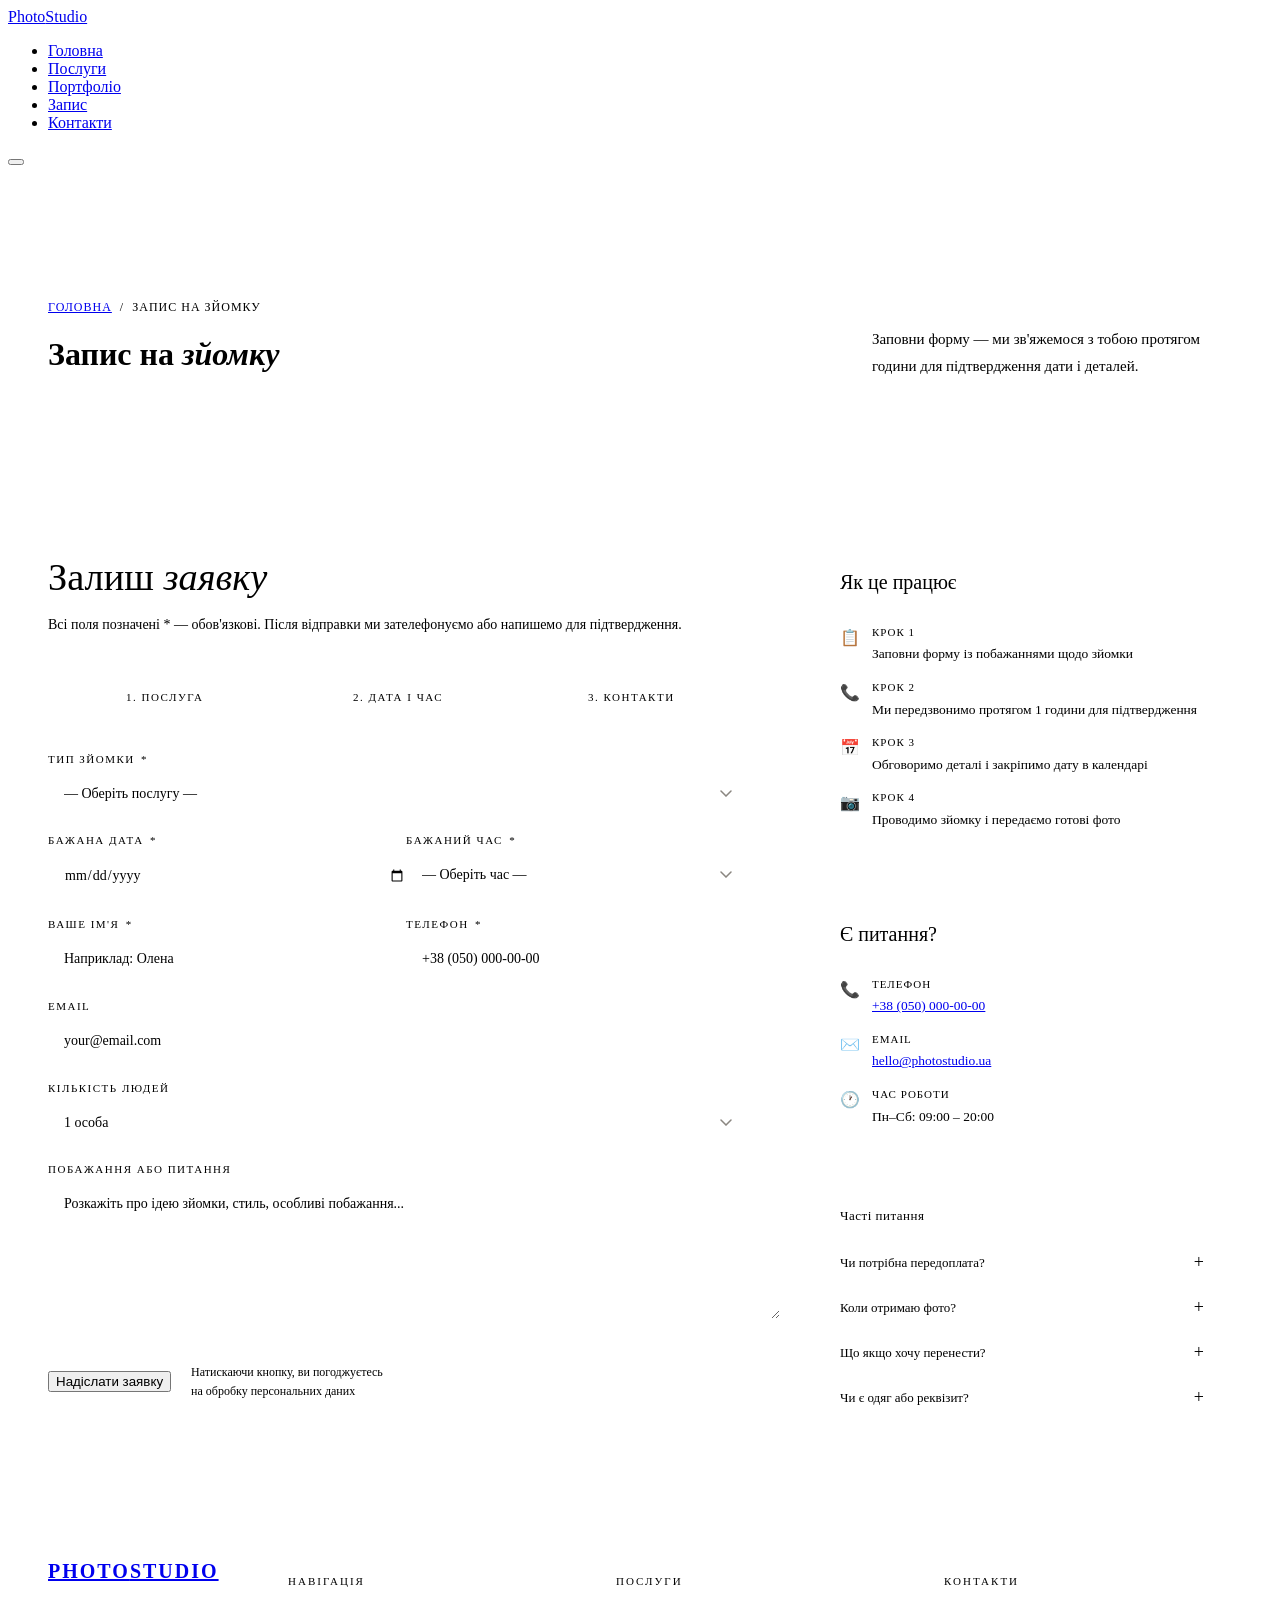
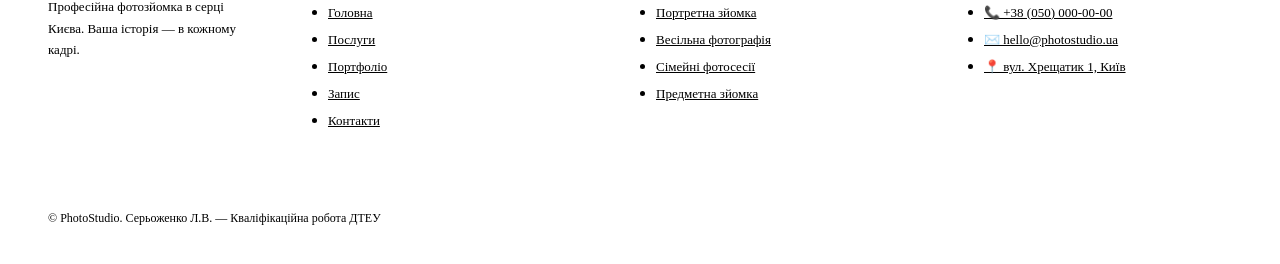
==== booking.html @ 16a5ad90 "Add files via upload" ====
﻿<!DOCTYPE html>
<html lang="uk">
<head>
    <meta charset="UTF-8">
    <meta name="viewport" content="width=device-width, initial-scale=1.0">
    <meta name="description" content="Онлайн-запис на фотосесію у PhotoStudio — оберіть послугу, дату та час.">
    <title>PhotoStudio — Запис на зйомку</title>

    <!-- Шрифти -->
    <link href="https://fonts.googleapis.com/css2?family=Cormorant+Garamond:wght@300;400;600&family=Jost:wght@300;400;500&display=swap" rel="stylesheet">
    <!-- Стилі -->
    <link rel="stylesheet" href="../css/style.css">

    <style>
        /* ── Hero сторінки ── */
        .page-hero {
            padding-top: 70px;
            background: var(--white);
            border-bottom: 1px solid var(--border);
        }

        .page-hero-inner {
            max-width: 1200px;
            margin: 0 auto;
            padding: 64px 40px 56px;
            display: flex;
            align-items: flex-end;
            justify-content: space-between;
            gap: 32px;
            flex-wrap: wrap;
        }

        .breadcrumb {
            display: flex;
            align-items: center;
            gap: 8px;
            font-size: 12px;
            letter-spacing: 1px;
            color: var(--muted);
            text-transform: uppercase;
            margin-bottom: 16px;
        }

            .breadcrumb a:hover {
                color: var(--gold);
            }

            .breadcrumb span {
                color: var(--border);
            }

        /* ── Основний layout ── */
        .booking-wrap {
            max-width: 1200px;
            margin: 0 auto;
            padding: 72px 40px 80px;
            display: grid;
            grid-template-columns: 1fr 420px;
            gap: 64px;
            align-items: start;
        }

        /* ── Форма ── */
        .form-section h2 {
            font-family: var(--font-head);
            font-size: clamp(28px, 3vw, 42px);
            font-weight: 300;
            margin-bottom: 8px;
        }

        .form-section .sub {
            font-size: 14px;
            color: var(--muted);
            margin-bottom: 40px;
            line-height: 1.7;
        }

        /* Кроки форми */
        .form-steps {
            display: flex;
            gap: 0;
            margin-bottom: 36px;
            border: 1px solid var(--border);
        }

        .form-step-tab {
            flex: 1;
            padding: 14px 16px;
            text-align: center;
            font-size: 11px;
            letter-spacing: 1.5px;
            text-transform: uppercase;
            color: var(--muted);
            border-right: 1px solid var(--border);
            background: var(--bg);
            position: relative;
        }

            .form-step-tab:last-child {
                border-right: none;
            }

            .form-step-tab.active {
                background: var(--white);
                color: var(--text);
                font-weight: 500;
            }

            .form-step-tab.done {
                background: var(--white);
                color: var(--gold);
            }

                .form-step-tab.done::after {
                    content: ' ✓';
                }

        /* Групи полів */
        .form-group {
            margin-bottom: 20px;
        }

        .form-label {
            display: block;
            font-size: 11px;
            letter-spacing: 1.5px;
            text-transform: uppercase;
            color: var(--muted);
            font-weight: 400;
            margin-bottom: 8px;
        }

            .form-label .req {
                color: var(--gold);
                margin-left: 2px;
            }

        .form-control {
            width: 100%;
            padding: 13px 16px;
            background: var(--white);
            border: 1px solid var(--border);
            color: var(--text);
            font-size: 14px;
            font-weight: 300;
            font-family: var(--font-body);
            outline: none;
            transition: border-color 0.22s;
            appearance: none;
            -webkit-appearance: none;
        }

            .form-control:focus {
                border-color: var(--text);
            }

            .form-control::placeholder {
                color: var(--muted);
            }

        select.form-control {
            background-image: url("data:image/svg+xml,%3Csvg xmlns='http://www.w3.org/2000/svg' width='12' height='7'%3E%3Cpath d='M1 1l5 5 5-5' stroke='%238a8680' stroke-width='1.5' fill='none' stroke-linecap='round'/%3E%3C/svg%3E");
            background-repeat: no-repeat;
            background-position: right 16px center;
            padding-right: 40px;
            cursor: pointer;
        }

        textarea.form-control {
            resize: vertical;
            min-height: 110px;
        }

        .form-row {
            display: grid;
            grid-template-columns: 1fr 1fr;
            gap: 16px;
        }

        /* Помилка */
        .form-error {
            font-size: 12px;
            color: #c0392b;
            margin-top: 5px;
            display: none;
        }

        .form-group.error .form-control {
            border-color: #c0392b;
        }

        .form-group.error .form-error {
            display: block;
        }

        /* Повідомлення про успіх */
        .form-success {
            display: none;
            padding: 24px 28px;
            background: #f1f8e9;
            border: 1px solid #aed581;
            margin-top: 24px;
        }

            .form-success.visible {
                display: block;
            }

            .form-success h3 {
                font-family: var(--font-head);
                font-size: 22px;
                font-weight: 400;
                color: #2e5c00;
                margin-bottom: 8px;
            }

            .form-success p {
                font-size: 13.5px;
                color: #3d7a00;
                line-height: 1.65;
            }

        /* Кнопка відправки */
        .submit-wrap {
            margin-top: 28px;
            display: flex;
            align-items: center;
            gap: 20px;
            flex-wrap: wrap;
        }

        .submit-note {
            font-size: 12px;
            color: var(--muted);
            line-height: 1.6;
        }

        /* ── Бічна панель ── */
        .booking-sidebar {
            position: sticky;
            top: 90px;
            display: flex;
            flex-direction: column;
            gap: 16px;
        }

        /* Картка інфо */
        .info-card {
            background: var(--white);
            border: 1px solid var(--border);
            padding: 28px;
        }

            .info-card h3 {
                font-family: var(--font-head);
                font-size: 20px;
                font-weight: 400;
                margin-bottom: 16px;
                padding-bottom: 14px;
                border-bottom: 1px solid var(--border);
            }

        .info-list {
            display: flex;
            flex-direction: column;
            gap: 14px;
        }

        .info-item {
            display: flex;
            align-items: flex-start;
            gap: 12px;
            font-size: 13.5px;
            line-height: 1.6;
        }

        .info-icon {
            font-size: 16px;
            flex-shrink: 0;
            margin-top: 1px;
        }

        .info-item strong {
            display: block;
            font-size: 11px;
            letter-spacing: 1px;
            text-transform: uppercase;
            color: var(--muted);
            font-weight: 400;
            margin-bottom: 2px;
        }

        /* Картка вибраної послуги (оновлюється JS) */
        .selected-service {
            background: var(--dark);
            color: var(--white);
            padding: 24px 28px;
            display: none;
        }

            .selected-service.visible {
                display: block;
            }

            .selected-service .ss-label {
                font-size: 10px;
                letter-spacing: 2px;
                text-transform: uppercase;
                color: rgba(184,155,114,0.8);
                margin-bottom: 8px;
                display: block;
            }

            .selected-service .ss-name {
                font-family: var(--font-head);
                font-size: 22px;
                font-weight: 300;
                margin-bottom: 4px;
            }

            .selected-service .ss-price {
                font-size: 13px;
                color: var(--gold-light);
            }

        /* Картка FAQ */
        .faq-card {
            background: var(--bg);
            border: 1px solid var(--border);
            padding: 24px 28px;
        }

            .faq-card h3 {
                font-size: 13px;
                font-weight: 500;
                letter-spacing: 0.5px;
                margin-bottom: 16px;
            }

        .faq-item {
            border-bottom: 1px solid var(--border);
            padding: 12px 0;
        }

            .faq-item:last-child {
                border-bottom: none;
                padding-bottom: 0;
            }

        .faq-q {
            font-size: 13px;
            font-weight: 400;
            cursor: pointer;
            display: flex;
            justify-content: space-between;
            align-items: center;
            gap: 8px;
            transition: color 0.2s;
        }

            .faq-q:hover {
                color: var(--gold);
            }

            .faq-q::after {
                content: '+';
                font-size: 18px;
                color: var(--muted);
                flex-shrink: 0;
                transition: transform 0.2s;
            }

        .faq-item.open .faq-q::after {
            transform: rotate(45deg);
        }

        .faq-a {
            font-size: 13px;
            color: var(--muted);
            line-height: 1.7;
            max-height: 0;
            overflow: hidden;
            transition: max-height 0.3s ease, padding 0.3s;
        }

        .faq-item.open .faq-a {
            max-height: 200px;
            padding-top: 10px;
        }

        /* ── Footer ── */
        .footer {
            background: var(--white);
            border-top: 1px solid var(--border);
        }

        .footer-top {
            max-width: 1200px;
            margin: 0 auto;
            padding: 48px 40px 36px;
            display: grid;
            grid-template-columns: 200px 1fr 1fr 1fr;
            gap: 40px;
        }

        .footer-logo {
            font-family: var(--font-head);
            font-size: 20px;
            font-weight: 600;
            letter-spacing: 2px;
            text-transform: uppercase;
            display: block;
            margin-bottom: 10px;
        }

            .footer-logo span {
                color: var(--gold);
            }

        .footer-tagline {
            font-size: 13px;
            color: var(--muted);
            line-height: 1.65;
        }

        .footer-col h4 {
            font-size: 11px;
            letter-spacing: 2px;
            text-transform: uppercase;
            font-weight: 500;
            margin-bottom: 14px;
            font-family: var(--font-body);
        }

        .footer-col ul {
            display: flex;
            flex-direction: column;
            gap: 9px;
        }

        .footer-col a {
            font-size: 13px;
            color: var(--muted);
            transition: color 0.2s;
        }

            .footer-col a:hover {
                color: var(--text);
            }

        .footer-bottom {
            border-top: 1px solid var(--border);
            max-width: 1200px;
            margin: 0 auto;
            padding: 18px 40px;
            display: flex;
            justify-content: space-between;
            align-items: center;
            flex-wrap: wrap;
            gap: 12px;
        }

        .footer-copy {
            font-size: 12px;
            color: var(--muted);
        }

        /* ── Адаптивність ── */
        @media (max-width: 1024px) {
            .booking-wrap {
                grid-template-columns: 1fr;
                gap: 40px;
            }

            .booking-sidebar {
                position: static;
            }
        }

        @media (max-width: 768px) {
            .page-hero-inner {
                padding: 48px 20px 40px;
            }

            .booking-wrap {
                padding: 48px 20px 60px;
            }

            .form-row {
                grid-template-columns: 1fr;
            }

            .form-steps {
                flex-wrap: wrap;
            }

            .form-step-tab {
                flex: none;
                width: 50%;
                border-bottom: 1px solid var(--border);
            }

            .footer-top {
                grid-template-columns: 1fr;
                padding: 36px 20px 24px;
            }

            .footer-bottom {
                flex-direction: column;
                text-align: center;
                padding: 16px 20px;
            }
        }
    </style>
</head>
<body>

    <!-- ============================================================
         НАВІГАЦІЯ
         ============================================================ -->
    <nav>
        <div class="nav-inner">
            <a href="index.html" class="nav-logo">Photo<span>Studio</span></a>
            <ul class="nav-links" id="navLinks">
                <li><a href="index.html">Головна</a></li>
                <li><a href="services.html">Послуги</a></li>
                <li><a href="portfolio.html">Портфоліо</a></li>
                <li><a href="booking.html" class="active">Запис</a></li>
                <li><a href="contacts.html">Контакти</a></li>
            </ul>
            <button class="burger" id="burger" aria-label="Меню" aria-expanded="false">
                <span></span><span></span><span></span>
            </button>
        </div>
    </nav>

    <!-- ============================================================
         HERO СТОРІНКИ
         ============================================================ -->
    <div class="page-hero">
        <div class="page-hero-inner">
            <div>
                <div class="breadcrumb">
                    <a href="index.html">Головна</a>
                    <span>/</span>
                    <span style="color: var(--text)">Запис на зйомку</span>
                </div>
                <h1>Запис на <em>зйомку</em></h1>
            </div>
            <p style="max-width:360px; color:var(--muted); font-size:15px; line-height:1.8;">
                Заповни форму — ми зв'яжемося з тобою протягом години
                для підтвердження дати і деталей.
            </p>
        </div>
    </div>

    <!-- ============================================================
         ФОРМА + БІЧНА ПАНЕЛЬ
         ============================================================ -->
    <div class="booking-wrap">

        <!-- ФОРМА -->
        <div class="form-section">

            <h2>Залиш <em>заявку</em></h2>
            <p class="sub">Всі поля позначені * — обов'язкові. Після відправки ми зателефонуємо або напишемо для підтвердження.</p>

            <!-- Індикатор кроків -->
            <div class="form-steps">
                <div class="form-step-tab active" id="step1tab">1. Послуга</div>
                <div class="form-step-tab" id="step2tab">2. Дата і час</div>
                <div class="form-step-tab" id="step3tab">3. Контакти</div>
            </div>

            <form id="bookingForm" novalidate>

                <!-- КРОК 1: Послуга -->
                <div class="form-group">
                    <label class="form-label" for="service">Тип зйомки <span class="req">*</span></label>
                    <select class="form-control" id="service" name="service" required>
                        <option value="">— Оберіть послугу —</option>
                        <option value="portrait">Портретна зйомка — від 1 500 грн/год</option>
                        <option value="wedding">Весільна фотографія — від 8 000 грн/день</option>
                        <option value="family">Сімейна зйомка — від 2 000 грн/год</option>
                        <option value="product">Предметна зйомка — від 2 500 грн/год</option>
                        <option value="basic">Пакет Базовий — 1 500 грн</option>
                        <option value="standard">Пакет Стандарт — 3 500 грн</option>
                        <option value="premium">Пакет Преміум — 6 000 грн</option>
                    </select>
                    <span class="form-error">Будь ласка, оберіть тип зйомки</span>
                </div>

                <!-- КРОК 2: Дата і час -->
                <div class="form-row">
                    <div class="form-group">
                        <label class="form-label" for="date">Бажана дата <span class="req">*</span></label>
                        <input class="form-control" type="date" id="date" name="date" required>
                        <span class="form-error">Оберіть дату зйомки</span>
                    </div>
                    <div class="form-group">
                        <label class="form-label" for="time">Бажаний час <span class="req">*</span></label>
                        <select class="form-control" id="time" name="time" required>
                            <option value="">— Оберіть час —</option>
                            <option value="09:00">09:00</option>
                            <option value="10:00">10:00</option>
                            <option value="11:00">11:00</option>
                            <option value="12:00">12:00</option>
                            <option value="13:00">13:00</option>
                            <option value="14:00">14:00</option>
                            <option value="15:00">15:00</option>
                            <option value="16:00">16:00</option>
                            <option value="17:00">17:00</option>
                            <option value="18:00">18:00</option>
                        </select>
                        <span class="form-error">Оберіть зручний час</span>
                    </div>
                </div>

                <!-- КРОК 3: Контакти -->
                <div class="form-row">
                    <div class="form-group">
                        <label class="form-label" for="name">Ваше ім'я <span class="req">*</span></label>
                        <input class="form-control" type="text" id="name" name="name"
                               placeholder="Наприклад: Олена" required>
                        <span class="form-error">Введіть ваше ім'я</span>
                    </div>
                    <div class="form-group">
                        <label class="form-label" for="phone">Телефон <span class="req">*</span></label>
                        <input class="form-control" type="tel" id="phone" name="phone"
                               placeholder="+38 (050) 000-00-00" required>
                        <span class="form-error">Введіть коректний номер телефону</span>
                    </div>
                </div>

                <div class="form-group">
                    <label class="form-label" for="email">Email</label>
                    <input class="form-control" type="email" id="email" name="email"
                           placeholder="your@email.com">
                    <span class="form-error">Введіть коректний email</span>
                </div>

                <div class="form-group">
                    <label class="form-label" for="people">Кількість людей</label>
                    <select class="form-control" id="people" name="people">
                        <option value="1">1 особа</option>
                        <option value="2">2 особи</option>
                        <option value="3-4">3–4 особи</option>
                        <option value="5+">5 і більше</option>
                    </select>
                </div>

                <div class="form-group">
                    <label class="form-label" for="comment">Побажання або питання</label>
                    <textarea class="form-control" id="comment" name="comment"
                              placeholder="Розкажіть про ідею зйомки, стиль, особливі побажання..."></textarea>
                </div>

                <!-- Відправка -->
                <div class="submit-wrap">
                    <button type="submit" class="btn btn-primary" id="submitBtn">
                        Надіслати заявку
                    </button>
                    <p class="submit-note">
                        Натискаючи кнопку, ви погоджуєтесь<br>
                        на обробку персональних даних
                    </p>
                </div>

            </form>

            <!-- Успішне відправлення -->
            <div class="form-success" id="formSuccess">
                <h3>✓ Заявку отримано!</h3>
                <p>
                    Дякуємо за звернення. Ми зв'яжемося з вами протягом
                    1 години для підтвердження дати та деталей зйомки.<br>
                    Якщо є термінове питання — телефонуйте:
                    <strong>+38 (050) 000-00-00</strong>
                </p>
            </div>

        </div>

        <!-- БІЧНА ПАНЕЛЬ -->
        <aside class="booking-sidebar">

            <!-- Обрана послуга (оновлюється динамічно) -->
            <div class="selected-service" id="selectedService">
                <span class="ss-label">Ви обрали</span>
                <div class="ss-name" id="ssName">—</div>
                <div class="ss-price" id="ssPrice">—</div>
            </div>

            <!-- Контактна інформація -->
            <div class="info-card">
                <h3>Як це працює</h3>
                <div class="info-list">
                    <div class="info-item">
                        <span class="info-icon">📋</span>
                        <div>
                            <strong>Крок 1</strong>
                            Заповни форму із побажаннями щодо зйомки
                        </div>
                    </div>
                    <div class="info-item">
                        <span class="info-icon">📞</span>
                        <div>
                            <strong>Крок 2</strong>
                            Ми передзвонимо протягом 1 години для підтвердження
                        </div>
                    </div>
                    <div class="info-item">
                        <span class="info-icon">📅</span>
                        <div>
                            <strong>Крок 3</strong>
                            Обговоримо деталі і закріпимо дату в календарі
                        </div>
                    </div>
                    <div class="info-item">
                        <span class="info-icon">📷</span>
                        <div>
                            <strong>Крок 4</strong>
                            Проводимо зйомку і передаємо готові фото
                        </div>
                    </div>
                </div>
            </div>

            <!-- Контакти -->
            <div class="info-card">
                <h3>Є питання?</h3>
                <div class="info-list">
                    <div class="info-item">
                        <span class="info-icon">📞</span>
                        <div>
                            <strong>Телефон</strong>
                            <a href="tel:+380500000000">+38 (050) 000-00-00</a>
                        </div>
                    </div>
                    <div class="info-item">
                        <span class="info-icon">✉️</span>
                        <div>
                            <strong>Email</strong>
                            <a href="mailto:hello@photostudio.ua">hello@photostudio.ua</a>
                        </div>
                    </div>
                    <div class="info-item">
                        <span class="info-icon">🕐</span>
                        <div>
                            <strong>Час роботи</strong>
                            Пн–Сб: 09:00 – 20:00
                        </div>
                    </div>
                </div>
            </div>

            <!-- FAQ -->
            <div class="faq-card">
                <h3>Часті питання</h3>

                <div class="faq-item">
                    <div class="faq-q">Чи потрібна передоплата?</div>
                    <div class="faq-a">Так, передоплата 30% після підтвердження бронювання. Решту оплачуєте в день зйомки.</div>
                </div>

                <div class="faq-item">
                    <div class="faq-q">Коли отримаю фото?</div>
                    <div class="faq-a">Зазвичай 3–7 робочих днів залежно від пакету. У день зйомки надсилаємо 2–3 превью.</div>
                </div>

                <div class="faq-item">
                    <div class="faq-q">Що якщо хочу перенести?</div>
                    <div class="faq-a">Перенести можна безкоштовно за 48 годин до зйомки. Телефонуйте або пишіть нам.</div>
                </div>

                <div class="faq-item">
                    <div class="faq-q">Чи є одяг або реквізит?</div>
                    <div class="faq-a">Базовий реквізит і фони включені. Одяг клієнт приносить сам. Можемо порадити стиліста.</div>
                </div>

            </div>

        </aside>
    </div>

    <!-- ============================================================
         FOOTER
         ============================================================ -->
    <footer class="footer">
        <div class="footer-top">
            <div>
                <a href="index.html" class="footer-logo">Photo<span>Studio</span></a>
                <p class="footer-tagline">Професійна фотозйомка в серці Києва. Ваша історія — в кожному кадрі.</p>
            </div>
            <div class="footer-col">
                <h4>Навігація</h4>
                <ul>
                    <li><a href="index.html">Головна</a></li>
                    <li><a href="services.html">Послуги</a></li>
                    <li><a href="portfolio.html">Портфоліо</a></li>
                    <li><a href="booking.html">Запис</a></li>
                    <li><a href="contacts.html">Контакти</a></li>
                </ul>
            </div>
            <div class="footer-col">
                <h4>Послуги</h4>
                <ul>
                    <li><a href="services.html">Портретна зйомка</a></li>
                    <li><a href="services.html">Весільна фотографія</a></li>
                    <li><a href="services.html">Сімейні фотосесії</a></li>
                    <li><a href="services.html">Предметна зйомка</a></li>
                </ul>
            </div>
            <div class="footer-col">
                <h4>Контакти</h4>
                <ul>
                    <li><a href="tel:+380500000000">📞 +38 (050) 000-00-00</a></li>
                    <li><a href="mailto:hello@photostudio.ua">✉️ hello@photostudio.ua</a></li>
                    <li><a href="contacts.html">📍 вул. Хрещатик 1, Київ</a></li>
                </ul>
            </div>
        </div>
        <div class="footer-bottom">
            <p class="footer-copy">© <span id="currentYear"></span> PhotoStudio. Серьоженко Л.В. — Кваліфікаційна робота ДТЕУ</p>
        </div>
    </footer>

    <!-- JS -->
    <script src="../js/script.js"></script>
    <script>
    /* ── Мінімальна дата — сьогодні ── */
    const dateInput = document.getElementById('date');
    const today = new Date().toISOString().split('T')[0];
    dateInput.setAttribute('min', today);

    /* ── Динамічна картка обраної послуги ── */
    const serviceSelect = document.getElementById('service');
    const selectedBox   = document.getElementById('selectedService');
    const ssName        = document.getElementById('ssName');
    const ssPrice       = document.getElementById('ssPrice');

    const serviceData = {
      portrait: { name: 'Портретна зйомка',    price: 'від 1 500 грн / год' },
      wedding:  { name: 'Весільна фотографія', price: 'від 8 000 грн / день' },
      family:   { name: 'Сімейна зйомка',      price: 'від 2 000 грн / год' },
      product:  { name: 'Предметна зйомка',    price: 'від 2 500 грн / год' },
      basic:    { name: 'Пакет Базовий',        price: '1 500 грн' },
      standard: { name: 'Пакет Стандарт',       price: '3 500 грн' },
      premium:  { name: 'Пакет Преміум',        price: '6 000 грн' },
    };

    serviceSelect.addEventListener('change', () => {
      const val = serviceSelect.value;
      if (val && serviceData[val]) {
        ssName.textContent  = serviceData[val].name;
        ssPrice.textContent = serviceData[val].price;
        selectedBox.classList.add('visible');
      } else {
        selectedBox.classList.remove('visible');
      }
    });

    /* ── Індикатор кроків ── */
    const step1tab = document.getElementById('step1tab');
    const step2tab = document.getElementById('step2tab');
    const step3tab = document.getElementById('step3tab');

    serviceSelect.addEventListener('change', () => {
      if (serviceSelect.value) step1tab.classList.add('done');
      else step1tab.classList.remove('done');
    });

    ['date','time'].forEach(id => {
      document.getElementById(id).addEventListener('change', () => {
        const d = document.getElementById('date').value;
        const t = document.getElementById('time').value;
        if (d && t) step2tab.classList.add('done');
        else step2tab.classList.remove('done');
      });
    });

    ['name','phone'].forEach(id => {
      document.getElementById(id).addEventListener('input', () => {
        const n = document.getElementById('name').value.trim();
        const p = document.getElementById('phone').value.trim();
        if (n && p) step3tab.classList.add('done');
        else step3tab.classList.remove('done');
      });
    });

    /* ── Валідація та відправка форми ── */
    const form      = document.getElementById('bookingForm');
    const submitBtn = document.getElementById('submitBtn');
    const successEl = document.getElementById('formSuccess');

    const validate = (field) => {
      const group = field.closest('.form-group');
      if (!group) return true;
      const val = field.value.trim();
      let ok = true;

      if (field.hasAttribute('required') && !val) ok = false;
      if (field.type === 'email' && val) ok = /^[^\s@]+@[^\s@]+\.[^\s@]+$/.test(val);
      if (field.type === 'tel'   && val) ok = /^\+?[\d\s\-\(\)]{10,}$/.test(val);

      group.classList.toggle('error', !ok);
      return ok;
    };

    form.querySelectorAll('input, select, textarea').forEach(f => {
      f.addEventListener('blur',  () => validate(f));
      f.addEventListener('input', () => {
        if (f.closest('.form-group')?.classList.contains('error')) validate(f);
      });
    });

    form.addEventListener('submit', (e) => {
      e.preventDefault();

      const fields  = form.querySelectorAll('input[required], select[required]');
      let   allValid = true;
      fields.forEach(f => { if (!validate(f)) allValid = false; });
      if (!allValid) return;

      const orig = submitBtn.textContent;
      submitBtn.textContent = 'Надсилаємо…';
      submitBtn.disabled    = true;

      setTimeout(() => {
        submitBtn.textContent = orig;
        submitBtn.disabled    = false;
        successEl.classList.add('visible');
        form.reset();
        selectedBox.classList.remove('visible');
        [step1tab, step2tab, step3tab].forEach(t => t.classList.remove('done'));
        successEl.scrollIntoView({ behavior: 'smooth', block: 'center' });
        setTimeout(() => successEl.classList.remove('visible'), 7000);
      }, 1200);
    });

    /* ── FAQ акордеон ── */
    document.querySelectorAll('.faq-q').forEach(q => {
      q.addEventListener('click', () => {
        const item = q.closest('.faq-item');
        const isOpen = item.classList.contains('open');
        document.querySelectorAll('.faq-item').forEach(i => i.classList.remove('open'));
        if (!isOpen) item.classList.add('open');
      });
    });
    </script>

</body>
</html>
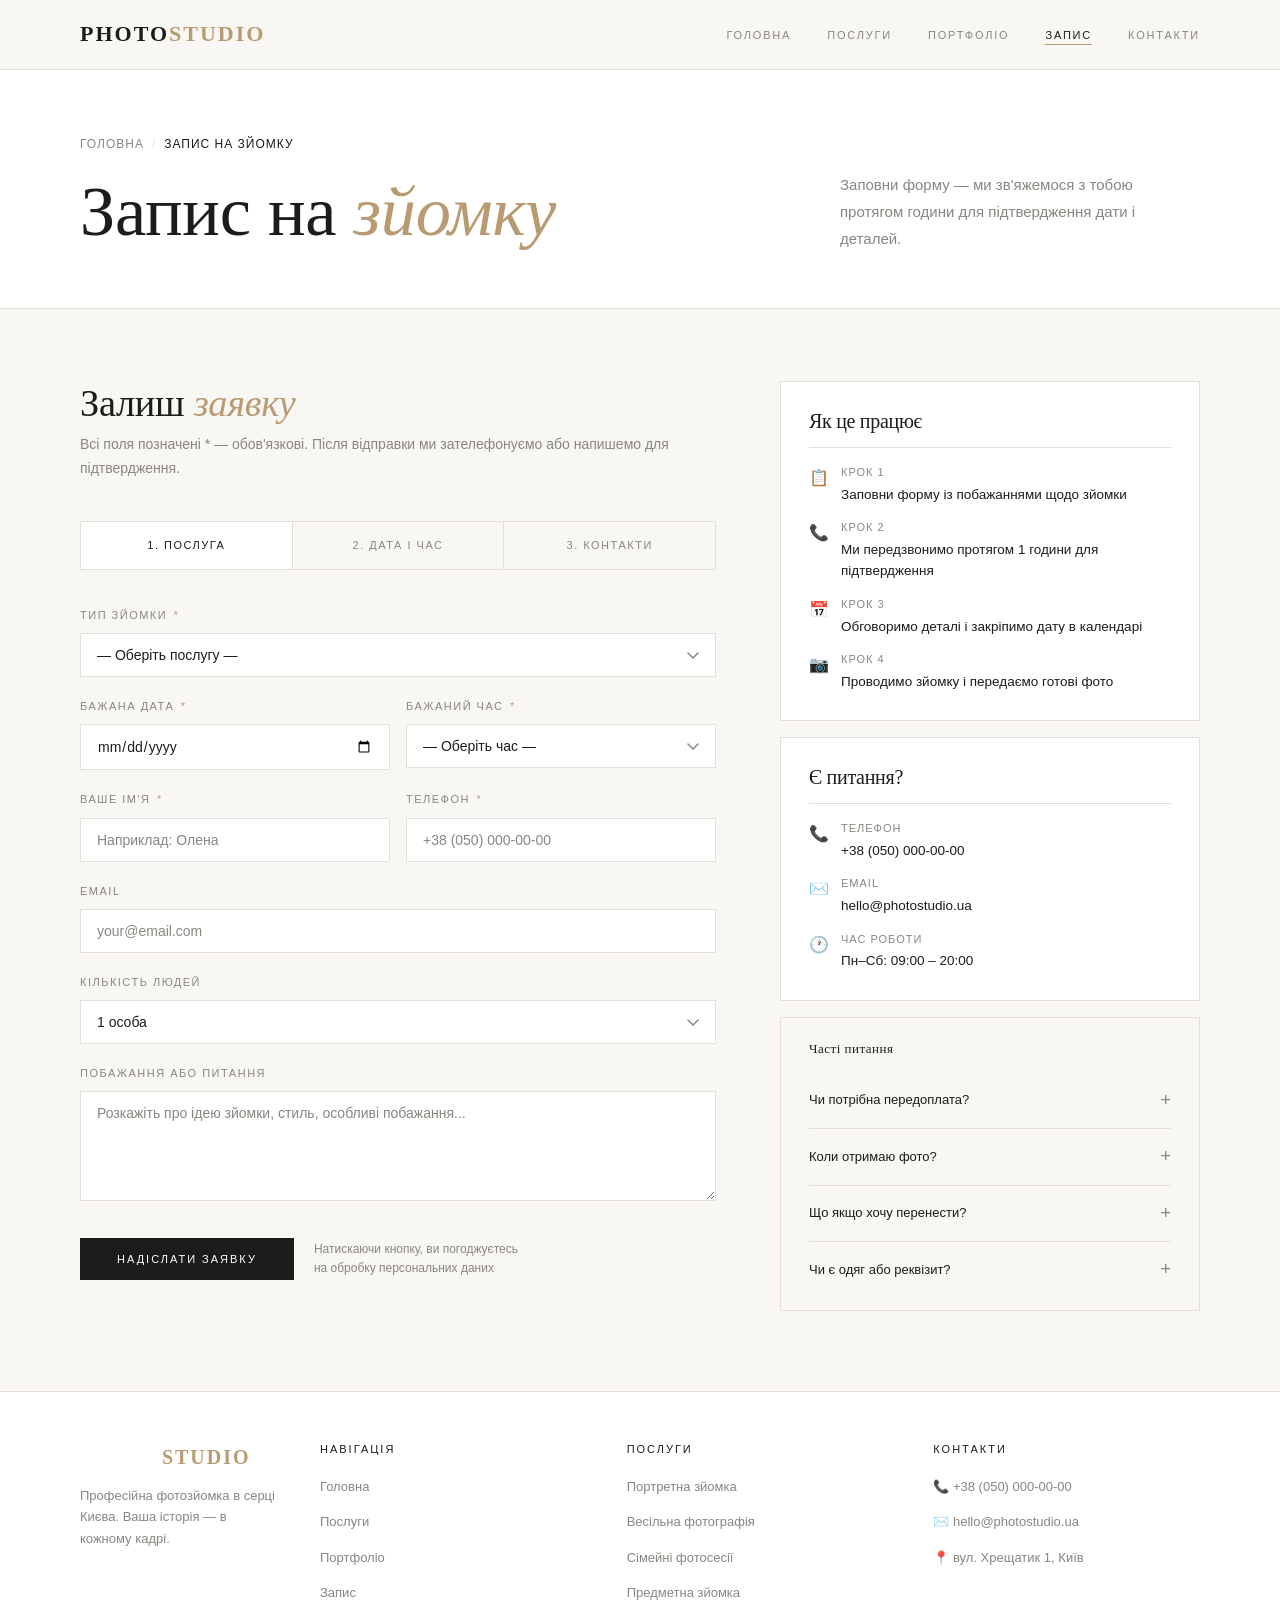
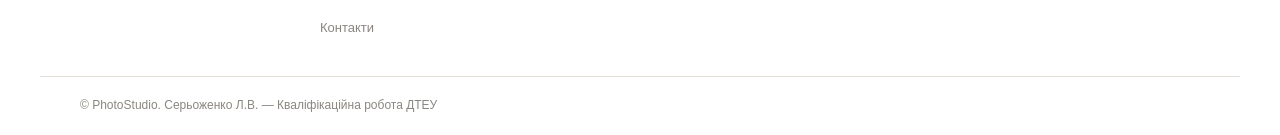
==== commit ac4ad15b: "Update booking.html" ====
--- a/booking.html
+++ b/booking.html
@@ -6,13 +6,12 @@
     <meta name="description" content="Онлайн-запис на фотосесію у PhotoStudio — оберіть послугу, дату та час.">
     <title>PhotoStudio — Запис на зйомку</title>
 
-    <!-- Шрифти -->
+    
     <link href="https://fonts.googleapis.com/css2?family=Cormorant+Garamond:wght@300;400;600&family=Jost:wght@300;400;500&display=swap" rel="stylesheet">
-    <!-- Стилі -->
-    <link rel="stylesheet" href="../css/style.css">
+    <link rel="stylesheet" href="style.css">
 
     <style>
-        /* ── Hero сторінки ── */
+        
         .page-hero {
             padding-top: 70px;
             background: var(--white);
@@ -49,7 +48,7 @@
                 color: var(--border);
             }
 
-        /* ── Основний layout ── */
+        
         .booking-wrap {
             max-width: 1200px;
             margin: 0 auto;
@@ -60,7 +59,7 @@
             align-items: start;
         }
 
-        /* ── Форма ── */
+        
         .form-section h2 {
             font-family: var(--font-head);
             font-size: clamp(28px, 3vw, 42px);
@@ -75,7 +74,7 @@
             line-height: 1.7;
         }
 
-        /* Кроки форми */
+        
         .form-steps {
             display: flex;
             gap: 0;
@@ -115,7 +114,7 @@
                     content: ' ✓';
                 }
 
-        /* Групи полів */
+        
         .form-group {
             margin-bottom: 20px;
         }
@@ -177,7 +176,7 @@
             gap: 16px;
         }
 
-        /* Помилка */
+        
         .form-error {
             font-size: 12px;
             color: #c0392b;
@@ -193,7 +192,7 @@
             display: block;
         }
 
-        /* Повідомлення про успіх */
+        
         .form-success {
             display: none;
             padding: 24px 28px;
@@ -220,7 +219,7 @@
                 line-height: 1.65;
             }
 
-        /* Кнопка відправки */
+        
         .submit-wrap {
             margin-top: 28px;
             display: flex;
@@ -235,7 +234,7 @@
             line-height: 1.6;
         }
 
-        /* ── Бічна панель ── */
+        
         .booking-sidebar {
             position: sticky;
             top: 90px;
@@ -244,7 +243,7 @@
             gap: 16px;
         }
 
-        /* Картка інфо */
+        
         .info-card {
             background: var(--white);
             border: 1px solid var(--border);
@@ -290,7 +289,7 @@
             margin-bottom: 2px;
         }
 
-        /* Картка вибраної послуги (оновлюється JS) */
+        
         .selected-service {
             background: var(--dark);
             color: var(--white);
@@ -323,7 +322,7 @@
                 color: var(--gold-light);
             }
 
-        /* Картка FAQ */
+        
         .faq-card {
             background: var(--bg);
             border: 1px solid var(--border);
@@ -388,7 +387,7 @@
             padding-top: 10px;
         }
 
-        /* ── Footer ── */
+        
         .footer {
             background: var(--white);
             border-top: 1px solid var(--border);
@@ -515,9 +514,7 @@
 </head>
 <body>
 
-    <!-- ============================================================
-         НАВІГАЦІЯ
-         ============================================================ -->
+    
     <nav>
         <div class="nav-inner">
             <a href="index.html" class="nav-logo">Photo<span>Studio</span></a>
@@ -534,9 +531,7 @@
         </div>
     </nav>
 
-    <!-- ============================================================
-         HERO СТОРІНКИ
-         ============================================================ -->
+    
     <div class="page-hero">
         <div class="page-hero-inner">
             <div>
@@ -554,18 +549,16 @@
         </div>
     </div>
 
-    <!-- ============================================================
-         ФОРМА + БІЧНА ПАНЕЛЬ
-         ============================================================ -->
+    
     <div class="booking-wrap">
 
-        <!-- ФОРМА -->
+        
         <div class="form-section">
 
             <h2>Залиш <em>заявку</em></h2>
             <p class="sub">Всі поля позначені * — обов'язкові. Після відправки ми зателефонуємо або напишемо для підтвердження.</p>
 
-            <!-- Індикатор кроків -->
+            
             <div class="form-steps">
                 <div class="form-step-tab active" id="step1tab">1. Послуга</div>
                 <div class="form-step-tab" id="step2tab">2. Дата і час</div>
@@ -574,7 +567,7 @@
 
             <form id="bookingForm" novalidate>
 
-                <!-- КРОК 1: Послуга -->
+                
                 <div class="form-group">
                     <label class="form-label" for="service">Тип зйомки <span class="req">*</span></label>
                     <select class="form-control" id="service" name="service" required>
@@ -590,7 +583,7 @@
                     <span class="form-error">Будь ласка, оберіть тип зйомки</span>
                 </div>
 
-                <!-- КРОК 2: Дата і час -->
+                
                 <div class="form-row">
                     <div class="form-group">
                         <label class="form-label" for="date">Бажана дата <span class="req">*</span></label>
@@ -616,7 +609,6 @@
                     </div>
                 </div>
 
-                <!-- КРОК 3: Контакти -->
                 <div class="form-row">
                     <div class="form-group">
                         <label class="form-label" for="name">Ваше ім'я <span class="req">*</span></label>
@@ -655,7 +647,7 @@
                               placeholder="Розкажіть про ідею зйомки, стиль, особливі побажання..."></textarea>
                 </div>
 
-                <!-- Відправка -->
+                
                 <div class="submit-wrap">
                     <button type="submit" class="btn btn-primary" id="submitBtn">
                         Надіслати заявку
@@ -668,7 +660,6 @@
 
             </form>
 
-            <!-- Успішне відправлення -->
             <div class="form-success" id="formSuccess">
                 <h3>✓ Заявку отримано!</h3>
                 <p>
@@ -681,17 +672,17 @@
 
         </div>
 
-        <!-- БІЧНА ПАНЕЛЬ -->
+        
         <aside class="booking-sidebar">
 
-            <!-- Обрана послуга (оновлюється динамічно) -->
+            
             <div class="selected-service" id="selectedService">
                 <span class="ss-label">Ви обрали</span>
                 <div class="ss-name" id="ssName">—</div>
                 <div class="ss-price" id="ssPrice">—</div>
             </div>
 
-            <!-- Контактна інформація -->
+            
             <div class="info-card">
                 <h3>Як це працює</h3>
                 <div class="info-list">
@@ -726,7 +717,7 @@
                 </div>
             </div>
 
-            <!-- Контакти -->
+            
             <div class="info-card">
                 <h3>Є питання?</h3>
                 <div class="info-list">
@@ -754,7 +745,7 @@
                 </div>
             </div>
 
-            <!-- FAQ -->
+            
             <div class="faq-card">
                 <h3>Часті питання</h3>
 
@@ -783,9 +774,7 @@
         </aside>
     </div>
 
-    <!-- ============================================================
-         FOOTER
-         ============================================================ -->
+    
     <footer class="footer">
         <div class="footer-top">
             <div>
@@ -825,15 +814,15 @@
         </div>
     </footer>
 
-    <!-- JS -->
+    
     <script src="../js/script.js"></script>
     <script>
-    /* ── Мінімальна дата — сьогодні ── */
+    
     const dateInput = document.getElementById('date');
     const today = new Date().toISOString().split('T')[0];
     dateInput.setAttribute('min', today);
 
-    /* ── Динамічна картка обраної послуги ── */
+    
     const serviceSelect = document.getElementById('service');
     const selectedBox   = document.getElementById('selectedService');
     const ssName        = document.getElementById('ssName');
@@ -860,7 +849,7 @@
       }
     });
 
-    /* ── Індикатор кроків ── */
+    
     const step1tab = document.getElementById('step1tab');
     const step2tab = document.getElementById('step2tab');
     const step3tab = document.getElementById('step3tab');
@@ -888,7 +877,6 @@
       });
     });
 
-    /* ── Валідація та відправка форми ── */
     const form      = document.getElementById('bookingForm');
     const submitBtn = document.getElementById('submitBtn');
     const successEl = document.getElementById('formSuccess');
@@ -938,7 +926,7 @@
       }, 1200);
     });
 
-    /* ── FAQ акордеон ── */
+    
     document.querySelectorAll('.faq-q').forEach(q => {
       q.addEventListener('click', () => {
         const item = q.closest('.faq-item');
@@ -950,4 +938,4 @@
     </script>
 
 </body>
-</html>+</html>
--- a/style.css
+++ b/style.css
@@ -0,0 +1,1506 @@
+
+:root {
+    --bg: #f8f7f4;
+    --white: #ffffff;
+    --text: #1c1c1a;
+    --muted: #8a8680;
+    --border: #e4e0d8;
+    --gold: #b89b72;
+    --gold-light: #d4bc99;
+    --dark: #111110;
+    --overlay: rgba(28, 28, 26, 0.45);
+    --font-head: 'Cormorant Garamond', Georgia, serif;
+    --font-body: 'Jost', sans-serif;
+    --container: 1200px;
+    --section-py: 100px;
+    --radius: 4px;
+    --shadow-sm: 0 2px 12px rgba(28, 28, 26, 0.06);
+    --shadow-md: 0 8px 32px rgba(28, 28, 26, 0.10);
+    --transition: 0.22s ease;
+}
+
+
+
+*, *::before, *::after {
+    box-sizing: border-box;
+    margin: 0;
+    padding: 0;
+}
+
+html {
+    scroll-behavior: smooth;
+    -webkit-text-size-adjust: 100%;
+}
+
+body {
+    font-family: var(--font-body);
+    font-weight: 300;
+    font-size: 15px;
+    line-height: 1.75;
+    background: var(--bg);
+    color: var(--text);
+    -webkit-font-smoothing: antialiased;
+    -moz-osx-font-smoothing: grayscale;
+}
+
+img, video {
+    display: block;
+    max-width: 100%;
+    height: auto;
+}
+
+a {
+    text-decoration: none;
+    color: inherit;
+}
+
+ul, ol {
+    list-style: none;
+}
+
+button {
+    cursor: pointer;
+    font-family: var(--font-body);
+    border: none;
+    background: none;
+}
+
+input, select, textarea {
+    font-family: var(--font-body);
+    font-size: 14px;
+}
+
+
+
+h1, h2, h3 {
+    font-family: var(--font-head);
+    font-weight: 300;
+    line-height: 1.15;
+    letter-spacing: -0.3px;
+}
+
+h1 {
+    font-size: clamp(44px, 5.5vw, 80px);
+}
+
+h2 {
+    font-size: clamp(32px, 4vw, 56px);
+}
+
+h3 {
+    font-size: clamp(20px, 2.5vw, 28px);
+    font-weight: 400;
+}
+
+h4 {
+    font-size: 16px;
+    font-weight: 500;
+    font-family: var(--font-body);
+}
+
+p {
+    line-height: 1.8;
+}
+
+em {
+    font-style: italic;
+    color: var(--gold);
+}
+
+
+.tag {
+    display: inline-block;
+    font-size: 11px;
+    letter-spacing: 3px;
+    text-transform: uppercase;
+    color: var(--gold);
+    font-weight: 400;
+    font-family: var(--font-body);
+    margin-bottom: 14px;
+}
+
+
+
+.container {
+    max-width: var(--container);
+    margin: 0 auto;
+    padding: 0 40px;
+}
+
+.section {
+    padding: var(--section-py) 0;
+}
+
+.divider {
+    width: 100%;
+    height: 1px;
+    background: var(--border);
+}
+
+
+
+.btn {
+    display: inline-flex;
+    align-items: center;
+    justify-content: center;
+    gap: 8px;
+    padding: 14px 36px;
+    font-size: 11px;
+    font-weight: 400;
+    font-family: var(--font-body);
+    letter-spacing: 2px;
+    text-transform: uppercase;
+    border: 1.5px solid transparent;
+    transition: background var(--transition), color var(--transition), border-color var(--transition);
+    white-space: nowrap;
+    cursor: pointer;
+}
+
+.btn-primary {
+    background: var(--text);
+    color: var(--white);
+    border-color: var(--text);
+}
+
+    .btn-primary:hover {
+        background: transparent;
+        color: var(--text);
+    }
+
+.btn-ghost {
+    background: transparent;
+    color: var(--text);
+    border-color: var(--border);
+}
+
+    .btn-ghost:hover {
+        border-color: var(--text);
+    }
+
+.btn-light {
+    background: var(--white);
+    color: var(--text);
+    border-color: var(--white);
+}
+
+    .btn-light:hover {
+        background: transparent;
+        color: var(--white);
+    }
+
+.btn-gold {
+    background: var(--gold);
+    color: var(--white);
+    border-color: var(--gold);
+}
+
+    .btn-gold:hover {
+        background: transparent;
+        color: var(--gold);
+    }
+
+
+
+nav {
+    position: fixed;
+    top: 0;
+    left: 0;
+    right: 0;
+    z-index: 900;
+    height: 70px;
+    background: rgba(248, 247, 244, 0.92);
+    backdrop-filter: blur(10px);
+    -webkit-backdrop-filter: blur(10px);
+    border-bottom: 1px solid var(--border);
+    transition: background var(--transition), box-shadow var(--transition);
+    animation: slideDown 0.5s ease forwards;
+}
+
+    nav.scrolled {
+        background: rgba(255, 255, 255, 0.96);
+        box-shadow: var(--shadow-sm);
+    }
+
+.nav-inner {
+    max-width: var(--container);
+    margin: 0 auto;
+    padding: 0 40px;
+    height: 100%;
+    display: flex;
+    align-items: center;
+    justify-content: space-between;
+}
+
+
+.nav-logo {
+    font-family: var(--font-head);
+    font-size: 22px;
+    font-weight: 600;
+    letter-spacing: 2px;
+    text-transform: uppercase;
+    color: var(--text);
+}
+
+    .nav-logo span {
+        color: var(--gold);
+    }
+
+
+.nav-links {
+    display: flex;
+    align-items: center;
+    gap: 36px;
+}
+
+    .nav-links a {
+        font-size: 11px;
+        letter-spacing: 1.8px;
+        text-transform: uppercase;
+        font-weight: 400;
+        color: var(--muted);
+        transition: color var(--transition);
+        position: relative;
+        padding-bottom: 2px;
+    }
+
+        .nav-links a::after {
+            content: '';
+            position: absolute;
+            bottom: -2px;
+            left: 0;
+            width: 0;
+            height: 1px;
+            background: var(--gold);
+            transition: width var(--transition);
+        }
+
+        .nav-links a:hover,
+        .nav-links a.active {
+            color: var(--text);
+        }
+
+            .nav-links a.active::after,
+            .nav-links a:hover::after {
+                width: 100%;
+            }
+
+
+.burger {
+    display: none;
+    flex-direction: column;
+    justify-content: center;
+    gap: 5px;
+    width: 32px;
+    height: 32px;
+    padding: 2px;
+    background: none;
+    border: none;
+    cursor: pointer;
+}
+
+    .burger span {
+        display: block;
+        width: 100%;
+        height: 1.5px;
+        background: var(--text);
+        transition: transform 0.3s, opacity 0.3s;
+        transform-origin: center;
+    }
+
+    .burger.open span:nth-child(1) {
+        transform: translateY(6.5px) rotate(45deg);
+    }
+
+    .burger.open span:nth-child(2) {
+        opacity: 0;
+    }
+
+    .burger.open span:nth-child(3) {
+        transform: translateY(-6.5px) rotate(-45deg);
+    }
+
+
+
+.hero {
+    min-height: 100vh;
+    display: grid;
+    grid-template-columns: 1fr 1fr;
+    grid-template-rows: 1fr auto;
+    padding-top: 70px;
+}
+
+.hero-left {
+    display: flex;
+    flex-direction: column;
+    justify-content: center;
+    padding: 80px 60px 80px 80px;
+}
+
+.hero-eyebrow {
+    font-size: 11px;
+    letter-spacing: 3.5px;
+    text-transform: uppercase;
+    color: var(--gold);
+    font-weight: 400;
+    margin-bottom: 20px;
+}
+
+.hero-title {
+    font-family: var(--font-head);
+    font-size: clamp(48px, 5vw, 78px);
+    font-weight: 300;
+    line-height: 1.08;
+    margin-bottom: 28px;
+    letter-spacing: -0.5px;
+}
+
+.hero-desc {
+    font-size: 15px;
+    color: var(--muted);
+    max-width: 400px;
+    margin-bottom: 48px;
+    line-height: 1.85;
+}
+
+.hero-cta {
+    display: flex;
+    gap: 14px;
+    flex-wrap: wrap;
+}
+
+.hero-right {
+    position: relative;
+    overflow: hidden;
+    background: var(--border);
+}
+
+    .hero-right img {
+        width: 100%;
+        height: 100%;
+        object-fit: cover;
+        object-position: center;
+        display: block;
+    }
+
+.hero-right-badge {
+    position: absolute;
+    bottom: 32px;
+    left: 32px;
+    background: rgba(248, 247, 244, 0.88);
+    backdrop-filter: blur(6px);
+    border: 1px solid var(--border);
+    padding: 12px 20px;
+    font-size: 11px;
+    letter-spacing: 1.5px;
+    text-transform: uppercase;
+    color: var(--text);
+}
+
+.hero-stats {
+    grid-column: 1 / -1;
+    display: grid;
+    grid-template-columns: repeat(3, 1fr);
+    border-top: 1px solid var(--border);
+    background: var(--white);
+}
+
+.stat-item {
+    padding: 32px 48px;
+    border-right: 1px solid var(--border);
+}
+
+    .stat-item:last-child {
+        border-right: none;
+    }
+
+.stat-num {
+    font-family: var(--font-head);
+    font-size: 44px;
+    font-weight: 300;
+    color: var(--text);
+    line-height: 1;
+    margin-bottom: 6px;
+}
+
+    .stat-num sup {
+        font-size: 22px;
+        color: var(--gold);
+        vertical-align: super;
+    }
+
+.stat-label {
+    font-size: 11px;
+    letter-spacing: 1.5px;
+    text-transform: uppercase;
+    color: var(--muted);
+    font-weight: 400;
+}
+
+
+
+
+.page-hero {
+    padding-top: 70px;
+    background: var(--dark);
+    border-bottom: 1px solid rgba(255,255,255,0.08);
+}
+
+.page-hero-inner {
+    max-width: var(--container);
+    margin: 0 auto;
+    padding: 64px 40px 56px;
+    display: flex;
+    align-items: flex-end;
+    justify-content: space-between;
+    gap: 32px;
+    flex-wrap: wrap;
+}
+
+.breadcrumb {
+    display: flex;
+    align-items: center;
+    gap: 8px;
+    font-size: 12px;
+    letter-spacing: 1px;
+    color: var(--muted);
+    text-transform: uppercase;
+    margin-bottom: 16px;
+}
+
+    .breadcrumb a:hover {
+        color: var(--gold);
+    }
+
+    .breadcrumb span {
+        color: var(--border);
+    }
+
+
+
+.services-grid {
+    display: grid;
+    grid-template-columns: repeat(4, 1fr);
+    border: 1px solid var(--border);
+}
+
+.service-card {
+    padding: 36px 28px 32px;
+    border-right: 1px solid var(--border);
+    transition: background var(--transition);
+    position: relative;
+}
+
+    .service-card:last-child {
+        border-right: none;
+    }
+
+    .service-card:hover {
+        background: var(--bg);
+    }
+
+    .service-card::before {
+        content: '';
+        position: absolute;
+        top: 0;
+        left: 0;
+        right: 0;
+        height: 2px;
+        background: var(--gold);
+        transform: scaleX(0);
+        transform-origin: left;
+        transition: transform 0.3s ease;
+    }
+
+    .service-card:hover::before {
+        transform: scaleX(1);
+    }
+
+.service-icon {
+    width: 44px;
+    height: 44px;
+    border: 1px solid var(--border);
+    display: flex;
+    align-items: center;
+    justify-content: center;
+    font-size: 18px;
+    margin-bottom: 20px;
+    transition: border-color var(--transition);
+}
+
+.service-card:hover .service-icon {
+    border-color: var(--gold);
+}
+
+.service-name {
+    font-family: var(--font-head);
+    font-size: 22px;
+    font-weight: 400;
+    margin-bottom: 10px;
+    color: var(--text);
+}
+
+.service-desc {
+    font-size: 13.5px;
+    color: var(--muted);
+    line-height: 1.75;
+    margin-bottom: 16px;
+}
+
+.service-price {
+    font-size: 11px;
+    letter-spacing: 1px;
+    text-transform: uppercase;
+    color: var(--gold);
+    font-weight: 400;
+}
+
+.service-link {
+    display: inline-flex;
+    align-items: center;
+    gap: 6px;
+    font-size: 11px;
+    letter-spacing: 1.5px;
+    text-transform: uppercase;
+    color: var(--muted);
+    margin-top: 16px;
+    transition: color var(--transition);
+}
+
+    .service-link:hover {
+        color: var(--text);
+    }
+
+    .service-link::after {
+        content: '→';
+        transition: transform var(--transition);
+    }
+
+    .service-link:hover::after {
+        transform: translateX(4px);
+    }
+
+
+
+.filters {
+    display: flex;
+    gap: 4px;
+    flex-wrap: wrap;
+    margin-bottom: 36px;
+}
+
+.filter-btn {
+    padding: 9px 22px;
+    font-size: 11px;
+    letter-spacing: 1.5px;
+    text-transform: uppercase;
+    font-weight: 400;
+    font-family: var(--font-body);
+    border: 1px solid var(--border);
+    color: var(--muted);
+    background: transparent;
+    cursor: pointer;
+    transition: all var(--transition);
+}
+
+    .filter-btn:hover {
+        border-color: var(--text);
+        color: var(--text);
+    }
+
+    .filter-btn.active {
+        background: var(--text);
+        border-color: var(--text);
+        color: var(--white);
+    }
+
+.gallery-grid {
+    display: grid;
+    grid-template-columns: repeat(3, 1fr);
+    gap: 4px;
+}
+
+.gallery-item {
+    position: relative;
+    overflow: hidden;
+    aspect-ratio: 1;
+    background: var(--border);
+    cursor: pointer;
+}
+
+    .gallery-item.wide {
+        grid-column: span 2;
+        aspect-ratio: 2/1;
+    }
+
+    .gallery-item.tall {
+        grid-row: span 2;
+        aspect-ratio: 1/2;
+    }
+
+    .gallery-item img {
+        width: 100%;
+        height: 100%;
+        object-fit: cover;
+        transition: transform 0.5s ease;
+        display: block;
+    }
+
+    .gallery-item:hover img {
+        transform: scale(1.05);
+    }
+
+.gallery-overlay {
+    position: absolute;
+    inset: 0;
+    background: rgba(28, 28, 26, 0);
+    display: flex;
+    align-items: flex-end;
+    padding: 24px;
+    transition: background 0.3s;
+}
+
+.gallery-item:hover .gallery-overlay {
+    background: rgba(28, 28, 26, 0.45);
+}
+
+.overlay-info {
+    transform: translateY(12px);
+    opacity: 0;
+    transition: transform 0.3s, opacity 0.3s;
+}
+
+.gallery-item:hover .overlay-info {
+    transform: translateY(0);
+    opacity: 1;
+}
+
+.overlay-info .cat {
+    font-size: 10px;
+    letter-spacing: 2px;
+    text-transform: uppercase;
+    color: var(--gold-light);
+    display: block;
+    margin-bottom: 4px;
+}
+
+.overlay-info .title {
+    font-family: var(--font-head);
+    font-size: 20px;
+    font-weight: 300;
+    color: var(--white);
+    display: block;
+}
+
+
+.results-count {
+    font-size: 13px;
+    color: var(--muted);
+    margin-bottom: 24px;
+}
+
+    .results-count span {
+        color: var(--text);
+        font-weight: 500;
+    }
+
+
+.no-results {
+    display: none;
+    grid-column: 1 / -1;
+    text-align: center;
+    padding: 80px 20px;
+    color: var(--muted);
+}
+
+
+.lightbox {
+    display: none;
+    position: fixed;
+    inset: 0;
+    z-index: 1000;
+    background: rgba(10, 10, 10, 0.96);
+    align-items: center;
+    justify-content: center;
+}
+
+    .lightbox.open {
+        display: flex;
+    }
+
+.lightbox-wrap {
+    position: relative;
+    max-width: 90vw;
+    max-height: 90vh;
+    display: flex;
+    align-items: center;
+    gap: 24px;
+}
+
+    .lightbox-wrap img {
+        max-width: 80vw;
+        max-height: 85vh;
+        object-fit: contain;
+        display: block;
+    }
+
+.lb-btn {
+    width: 48px;
+    height: 48px;
+    border: 1px solid rgba(255,255,255,0.2);
+    background: transparent;
+    color: rgba(255,255,255,0.7);
+    font-size: 22px;
+    cursor: pointer;
+    display: flex;
+    align-items: center;
+    justify-content: center;
+    transition: all 0.2s;
+    flex-shrink: 0;
+}
+
+    .lb-btn:hover {
+        border-color: #fff;
+        color: #fff;
+    }
+
+.lb-close {
+    position: absolute;
+    top: -52px;
+    right: 0;
+    border: none;
+    background: none;
+    color: rgba(255,255,255,0.6);
+    font-size: 14px;
+    letter-spacing: 2px;
+    text-transform: uppercase;
+    cursor: pointer;
+    transition: color 0.2s;
+    font-family: var(--font-body);
+}
+
+    .lb-close:hover {
+        color: #fff;
+    }
+
+.lb-counter {
+    position: absolute;
+    bottom: -36px;
+    left: 50%;
+    transform: translateX(-50%);
+    font-size: 12px;
+    letter-spacing: 2px;
+    color: rgba(255,255,255,0.4);
+}
+
+
+
+.form-group {
+    margin-bottom: 20px;
+}
+
+.form-label {
+    display: block;
+    font-size: 11px;
+    letter-spacing: 1.5px;
+    text-transform: uppercase;
+    color: var(--muted);
+    font-weight: 400;
+    margin-bottom: 8px;
+}
+
+    .form-label .req {
+        color: var(--gold);
+        margin-left: 2px;
+    }
+
+.form-control {
+    width: 100%;
+    padding: 13px 16px;
+    background: var(--white);
+    border: 1px solid var(--border);
+    color: var(--text);
+    font-size: 14px;
+    font-weight: 300;
+    font-family: var(--font-body);
+    outline: none;
+    transition: border-color var(--transition);
+    appearance: none;
+    -webkit-appearance: none;
+}
+
+    .form-control:focus {
+        border-color: var(--text);
+    }
+
+    .form-control::placeholder {
+        color: var(--muted);
+    }
+
+select.form-control {
+    background-image: url("data:image/svg+xml,%3Csvg xmlns='http://www.w3.org/2000/svg' width='12' height='7'%3E%3Cpath d='M1 1l5 5 5-5' stroke='%238a8680' stroke-width='1.5' fill='none' stroke-linecap='round'/%3E%3C/svg%3E");
+    background-repeat: no-repeat;
+    background-position: right 16px center;
+    padding-right: 40px;
+    cursor: pointer;
+}
+
+textarea.form-control {
+    resize: vertical;
+    min-height: 120px;
+}
+
+.form-row {
+    display: grid;
+    grid-template-columns: 1fr 1fr;
+    gap: 16px;
+}
+
+
+.form-error {
+    font-size: 12px;
+    color: #c0392b;
+    margin-top: 5px;
+    display: none;
+}
+
+.form-group.error .form-control {
+    border-color: #c0392b;
+}
+
+.form-group.error .form-error {
+    display: block;
+}
+
+
+.form-success {
+    display: none;
+    padding: 22px 26px;
+    background: #f1f8e9;
+    border: 1px solid #aed581;
+    margin-top: 20px;
+}
+
+    .form-success.visible {
+        display: block;
+    }
+
+    .form-success h3 {
+        font-family: var(--font-head);
+        font-size: 20px;
+        font-weight: 400;
+        color: #2e5c00;
+        margin-bottom: 6px;
+    }
+
+    .form-success p {
+        font-size: 13.5px;
+        color: #3d7a00;
+        line-height: 1.65;
+    }
+
+
+
+.contact-block {
+    background: var(--white);
+    border: 1px solid var(--border);
+    padding: 28px 24px;
+    transition: box-shadow var(--transition);
+    position: relative;
+}
+
+    .contact-block::before {
+        content: '';
+        position: absolute;
+        top: 0;
+        left: 0;
+        right: 0;
+        height: 2px;
+        background: var(--gold);
+        transform: scaleX(0);
+        transform-origin: left;
+        transition: transform 0.3s;
+    }
+
+    .contact-block:hover {
+        box-shadow: var(--shadow-sm);
+    }
+
+        .contact-block:hover::before {
+            transform: scaleX(1);
+        }
+
+.map-card {
+    border: 1px solid var(--border);
+    overflow: hidden;
+}
+
+.map-card-label {
+    background: var(--white);
+    border-bottom: 1px solid var(--border);
+    padding: 14px 20px;
+    font-size: 11px;
+    letter-spacing: 2px;
+    text-transform: uppercase;
+    color: var(--muted);
+    display: flex;
+    align-items: center;
+    gap: 8px;
+}
+
+.map-card iframe {
+    display: block;
+    width: 100%;
+    border: none;
+}
+
+.map-address {
+    background: var(--white);
+    border-top: 1px solid var(--border);
+    padding: 16px 20px;
+    display: flex;
+    align-items: center;
+    gap: 12px;
+    font-size: 13.5px;
+}
+
+.social-row {
+    display: flex;
+    align-items: center;
+    gap: 14px;
+    padding: 12px 14px;
+    border: 1px solid var(--border);
+    transition: border-color var(--transition), background var(--transition);
+    color: var(--text);
+}
+
+    .social-row:hover {
+        border-color: var(--gold);
+        background: var(--bg);
+    }
+
+.hours-card {
+    background: var(--dark);
+    color: var(--white);
+    padding: 24px;
+}
+
+.hours-row {
+    display: flex;
+    justify-content: space-between;
+    font-size: 13px;
+    padding-bottom: 8px;
+    border-bottom: 1px solid rgba(255,255,255,0.08);
+}
+
+    .hours-row:last-child {
+        border-bottom: none;
+        padding-bottom: 0;
+    }
+
+    .hours-row .day {
+        color: rgba(255,255,255,0.6);
+    }
+
+    .hours-row .closed {
+        color: #ef9a9a;
+    }
+
+
+
+.cta-section {
+    background: var(--dark);
+    padding: 100px 40px;
+    text-align: center;
+}
+
+    .cta-section .tag {
+        color: rgba(184, 155, 114, 0.7);
+        display: block;
+        margin-bottom: 12px;
+    }
+
+    .cta-section h2 {
+        color: var(--white);
+        margin-bottom: 36px;
+        line-height: 1.15;
+    }
+
+
+
+
+.footer {
+    background: var(--dark);
+    border-top: 1px solid rgba(255,255,255,0.08);
+}
+
+.footer-tagline {
+    color: rgba(255,255,255,0.4);
+}
+
+.footer-col h4 {
+    color: rgba(255,255,255,0.5);
+}
+
+.footer-col a {
+    color: rgba(255,255,255,0.5);
+}
+
+    .footer-col a:hover {
+        color: var(--gold);
+    }
+
+.footer-copy {
+    color: rgba(255,255,255,0.3);
+}
+
+.footer-bottom {
+    border-top-color: rgba(255,255,255,0.08);
+}
+
+.footer-logo {
+    color: var(--white);
+}
+
+.footer-top {
+    max-width: var(--container);
+    margin: 0 auto;
+    padding: 48px 40px 36px;
+    display: grid;
+    grid-template-columns: 200px 1fr 1fr 1fr;
+    gap: 40px;
+}
+
+.footer-logo {
+    font-family: var(--font-head);
+    font-size: 20px;
+    font-weight: 600;
+    letter-spacing: 2px;
+    text-transform: uppercase;
+    display: block;
+    margin-bottom: 10px;
+}
+
+    .footer-logo span {
+        color: var(--gold);
+    }
+
+.footer-tagline {
+    font-size: 13px;
+    color: var(--muted);
+    line-height: 1.65;
+}
+
+.footer-col h4 {
+    font-size: 11px;
+    letter-spacing: 2px;
+    text-transform: uppercase;
+    color: var(--text);
+    font-weight: 500;
+    font-family: var(--font-body);
+    margin-bottom: 14px;
+}
+
+.footer-col ul {
+    display: flex;
+    flex-direction: column;
+    gap: 9px;
+}
+
+.footer-col a {
+    font-size: 13px;
+    color: var(--muted);
+    transition: color var(--transition);
+}
+
+    .footer-col a:hover {
+        color: var(--text);
+    }
+
+.footer-bottom {
+    border-top: 1px solid var(--border);
+    max-width: var(--container);
+    margin: 0 auto;
+    padding: 18px 40px;
+    display: flex;
+    justify-content: space-between;
+    align-items: center;
+    gap: 16px;
+    flex-wrap: wrap;
+}
+
+.footer-copy {
+    font-size: 12px;
+    color: var(--muted);
+}
+
+
+
+.fade-in {
+    opacity: 0;
+    transform: translateY(24px);
+    transition: opacity 0.65s ease, transform 0.65s ease;
+}
+
+    .fade-in.visible {
+        opacity: 1;
+        transform: translateY(0);
+    }
+
+    
+    .fade-in:nth-child(1) {
+        transition-delay: 0ms;
+    }
+
+    .fade-in:nth-child(2) {
+        transition-delay: 80ms;
+    }
+
+    .fade-in:nth-child(3) {
+        transition-delay: 160ms;
+    }
+
+    .fade-in:nth-child(4) {
+        transition-delay: 240ms;
+    }
+
+    .fade-in:nth-child(5) {
+        transition-delay: 320ms;
+    }
+
+@keyframes slideDown {
+    from {
+        transform: translateY(-100%);
+        opacity: 0;
+    }
+
+    to {
+        transform: translateY(0);
+        opacity: 1;
+    }
+}
+
+@keyframes pulse-gold {
+    0%, 100% {
+        opacity: 1;
+    }
+
+    50% {
+        opacity: 0.6;
+    }
+}
+
+.pulse {
+    animation: pulse-gold 2.4s ease-in-out infinite;
+}
+
+
+
+.text-center {
+    text-align: center;
+}
+
+.text-gold {
+    color: var(--gold);
+}
+
+.text-muted {
+    color: var(--muted);
+}
+
+.text-white {
+    color: var(--white);
+}
+
+.bg-white {
+    background: var(--white);
+}
+
+.bg-dark {
+    background: var(--dark);
+}
+
+.pt-nav {
+    padding-top: 70px;
+}
+
+.mt-8 {
+    margin-top: 8px;
+}
+
+.mt-16 {
+    margin-top: 16px;
+}
+
+.mt-24 {
+    margin-top: 24px;
+}
+
+.mt-32 {
+    margin-top: 32px;
+}
+
+.mt-48 {
+    margin-top: 48px;
+}
+
+.mb-8 {
+    margin-bottom: 8px;
+}
+
+.mb-16 {
+    margin-bottom: 16px;
+}
+
+.mb-24 {
+    margin-bottom: 24px;
+}
+
+.mb-32 {
+    margin-bottom: 32px;
+}
+
+.mb-48 {
+    margin-bottom: 48px;
+}
+
+.d-flex {
+    display: flex;
+}
+
+.align-center {
+    align-items: center;
+}
+
+.justify-between {
+    justify-content: space-between;
+}
+
+.flex-wrap {
+    flex-wrap: wrap;
+}
+
+.gap-16 {
+    gap: 16px;
+}
+
+.gap-24 {
+    gap: 24px;
+}
+
+
+
+@media (max-width: 1024px) {
+    :root {
+        --section-py: 72px;
+    }
+
+    .container {
+        padding: 0 32px;
+    }
+
+    .hero-left {
+        padding: 60px 40px 60px 48px;
+    }
+
+    .services-grid {
+        grid-template-columns: repeat(2, 1fr);
+    }
+
+    .service-card:nth-child(2) {
+        border-right: none;
+    }
+
+    .service-card:nth-child(3),
+    .service-card:nth-child(4) {
+        border-top: 1px solid var(--border);
+    }
+
+    .service-card:nth-child(4) {
+        border-right: none;
+    }
+
+    .gallery-grid {
+        grid-template-columns: repeat(2, 1fr);
+    }
+
+    .gallery-item.wide {
+        grid-column: span 2;
+    }
+
+    .gallery-item.tall {
+        grid-row: span 1;
+        aspect-ratio: 1;
+    }
+
+    .footer-top {
+        grid-template-columns: 1fr 1fr;
+        gap: 32px;
+    }
+}
+
+
+@media (max-width: 768px) {
+    :root {
+        --section-py: 56px;
+    }
+
+    .container {
+        padding: 0 20px;
+    }
+
+    
+    .nav-inner {
+        padding: 0 20px;
+    }
+
+    .burger {
+        display: flex;
+    }
+
+    .nav-links {
+        display: none;
+        position: absolute;
+        top: 70px;
+        left: 0;
+        right: 0;
+        flex-direction: column;
+        align-items: flex-start;
+        gap: 0;
+        background: var(--white);
+        border-bottom: 1px solid var(--border);
+        padding: 8px 0 16px;
+        box-shadow: var(--shadow-md);
+    }
+
+        .nav-links.open {
+            display: flex;
+        }
+
+        .nav-links a {
+            display: block;
+            width: 100%;
+            padding: 12px 20px;
+            font-size: 13px;
+            letter-spacing: 1px;
+        }
+
+            .nav-links a::after {
+                display: none;
+            }
+
+    .hero {
+        grid-template-columns: 1fr;
+        min-height: auto;
+    }
+
+    .hero-left {
+        padding: 52px 20px 48px;
+        order: 2;
+    }
+
+    .hero-right {
+        height: 60vw;
+        min-height: 220px;
+        order: 1;
+    }
+
+    .hero-stats {
+        grid-template-columns: 1fr;
+        order: 3;
+    }
+
+    .stat-item {
+        padding: 20px;
+        border-right: none;
+        border-bottom: 1px solid var(--border);
+        display: flex;
+        align-items: center;
+        gap: 16px;
+    }
+
+        .stat-item:last-child {
+            border-bottom: none;
+        }
+
+    .stat-num {
+        font-size: 32px;
+        margin-bottom: 0;
+    }
+
+    .hero-cta {
+        flex-direction: column;
+    }
+
+        
+        .hero-cta .btn {
+            width: 100%;
+        }
+
+    
+    .page-hero-inner {
+        padding: 48px 20px 40px;
+    }
+
+    
+    .services-grid {
+        grid-template-columns: 1fr;
+    }
+
+    .service-card {
+        border-right: none;
+        border-bottom: 1px solid var(--border);
+    }
+
+        .service-card:last-child {
+            border-bottom: none;
+        }
+
+    
+    .gallery-grid {
+        grid-template-columns: repeat(2, 1fr);
+    }
+
+    .gallery-item.wide,
+    .gallery-item.tall {
+        grid-column: span 1;
+        grid-row: span 1;
+        aspect-ratio: 1;
+    }
+
+    
+    .form-row {
+        grid-template-columns: 1fr;
+    }
+
+    
+    .cta-section {
+        padding: 60px 20px;
+    }
+
+    
+    .footer-top {
+        grid-template-columns: 1fr;
+        padding: 36px 20px 24px;
+        gap: 28px;
+    }
+
+    .footer-bottom {
+        flex-direction: column;
+        text-align: center;
+        padding: 16px 20px;
+    }
+}
+
+
+@media (max-width: 400px) {
+    h1 {
+        font-size: 36px;
+    }
+
+    h2 {
+        font-size: 28px;
+    }
+}
+
+
+
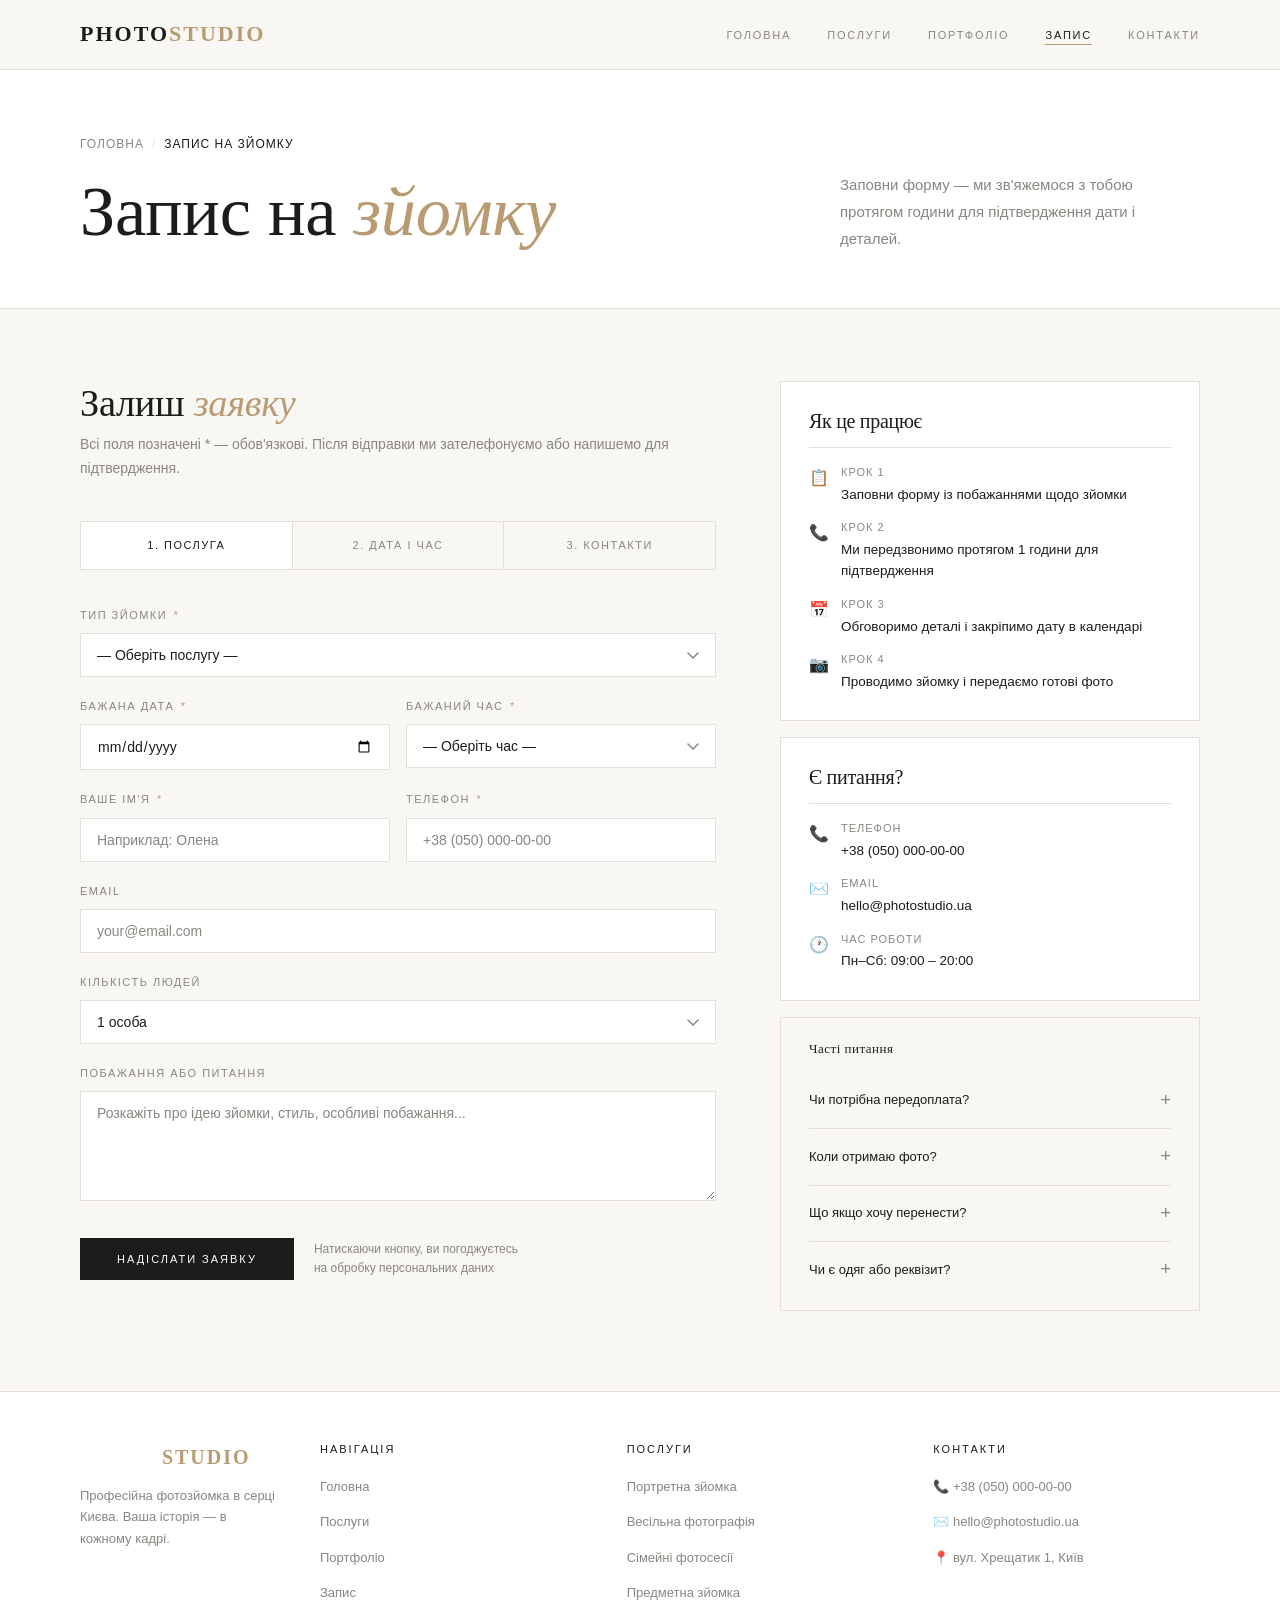
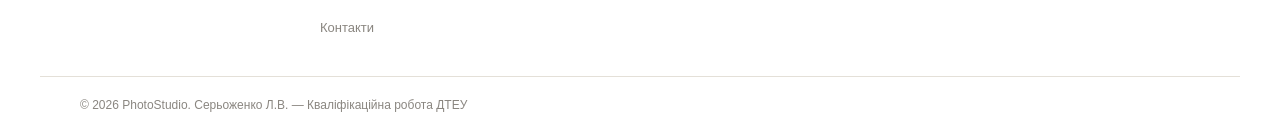
==== commit 5b6d11f0: "Update booking.html" ====
--- a/booking.html
+++ b/booking.html
@@ -815,7 +815,7 @@
     </footer>
 
     
-    <script src="../js/script.js"></script>
+    <script src="script.js"></script>
     <script>
     
     const dateInput = document.getElementById('date');
